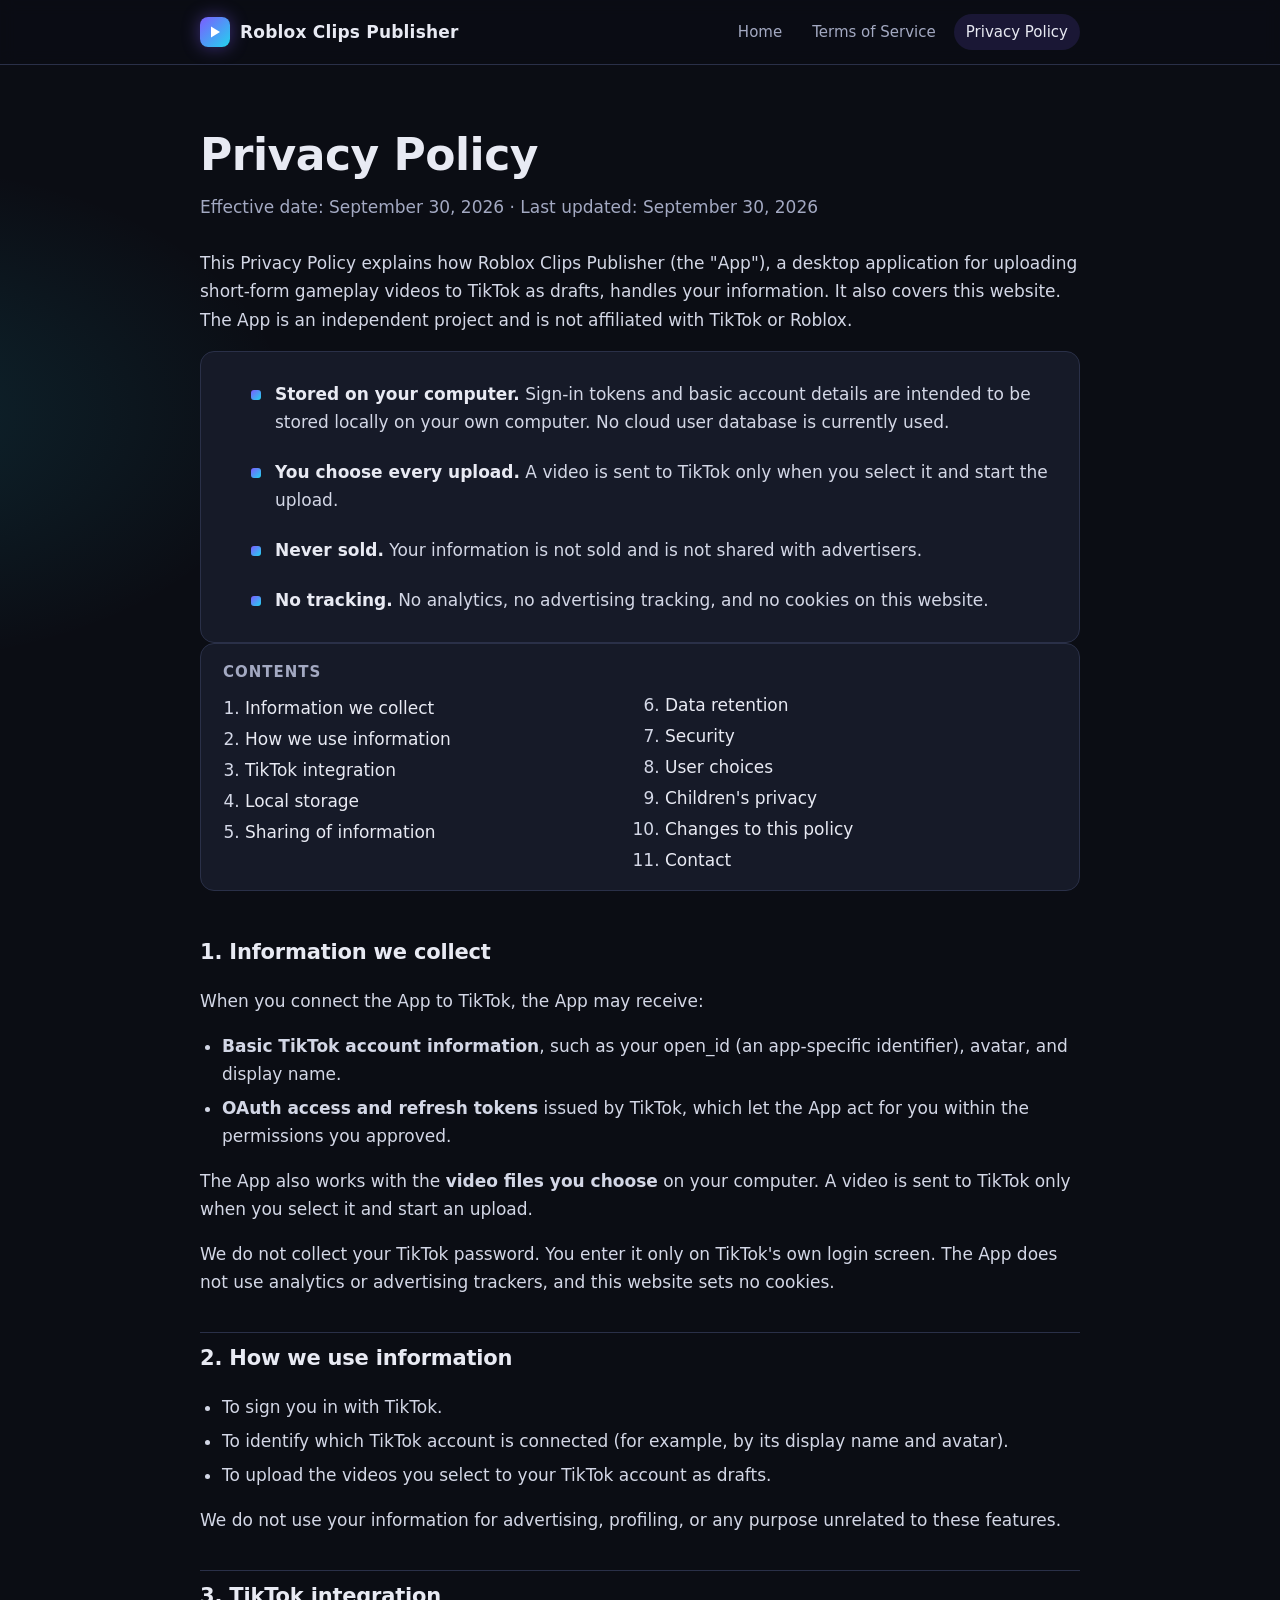
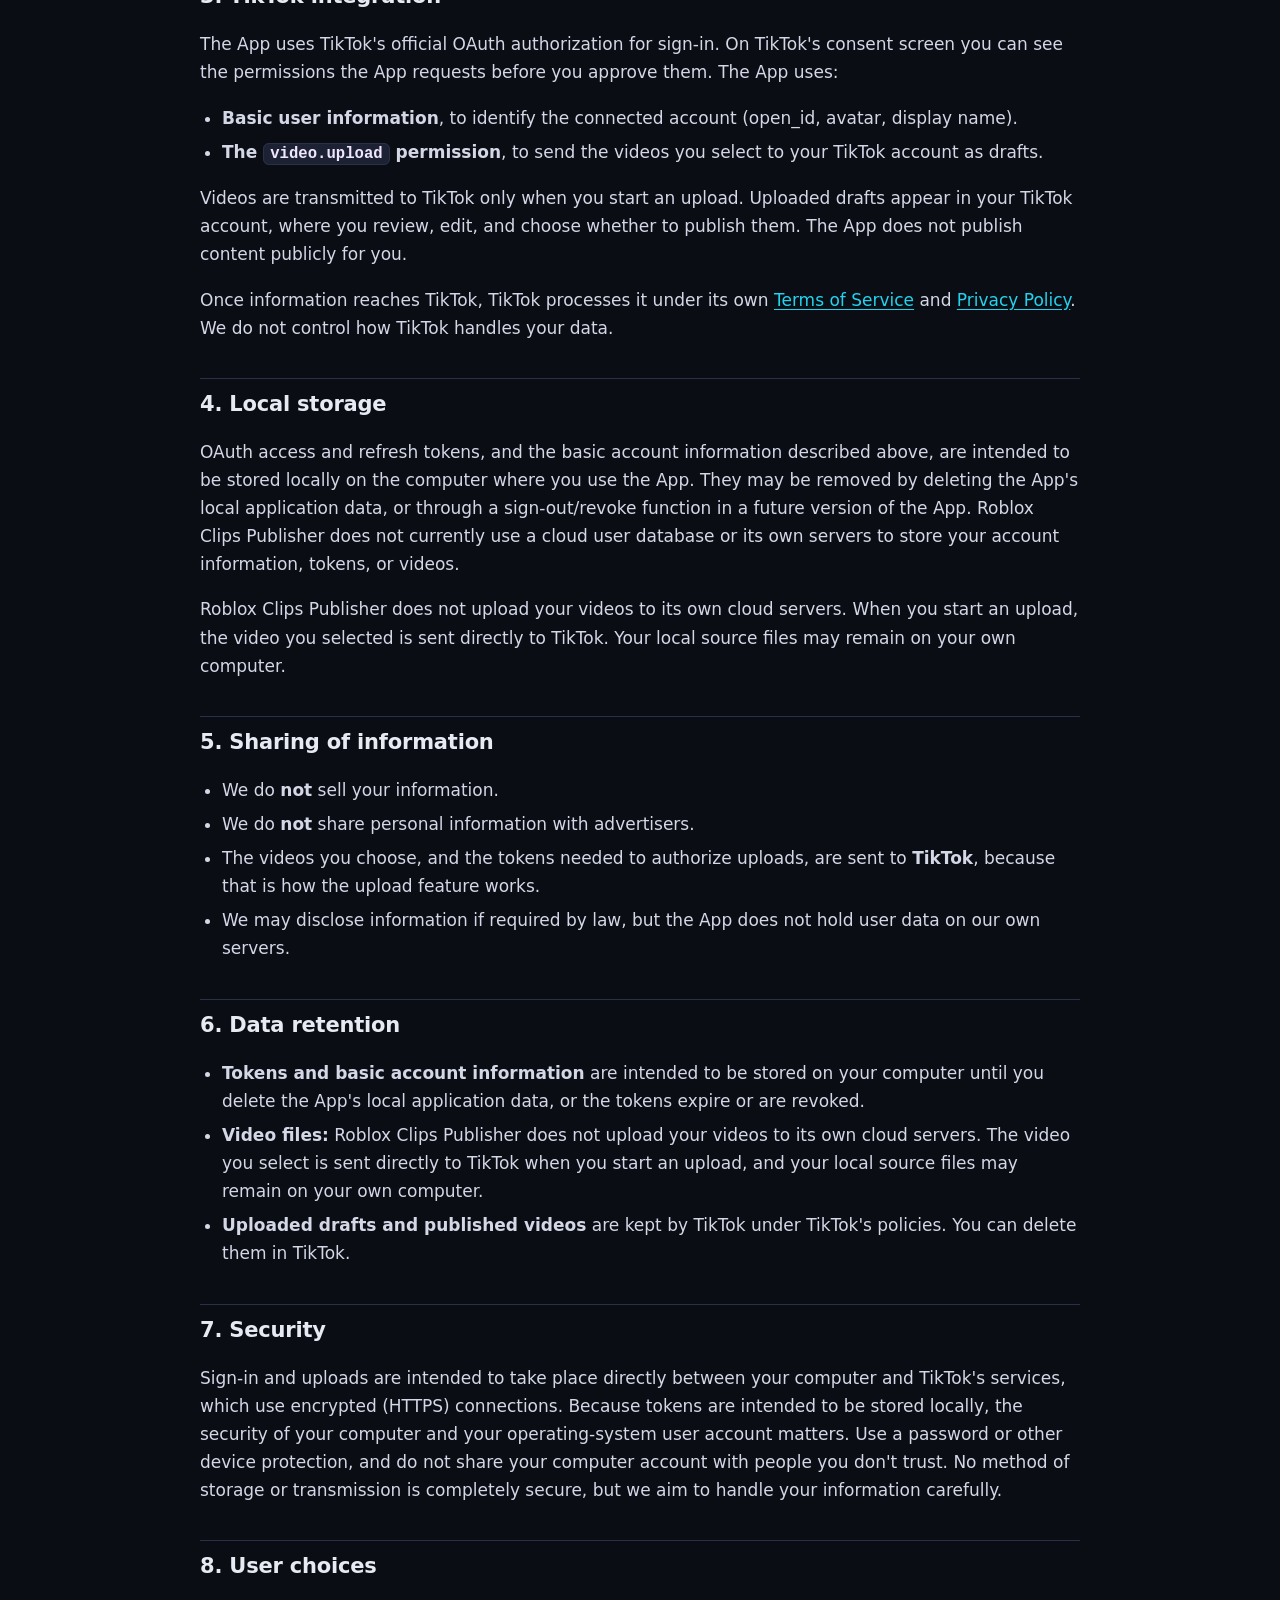
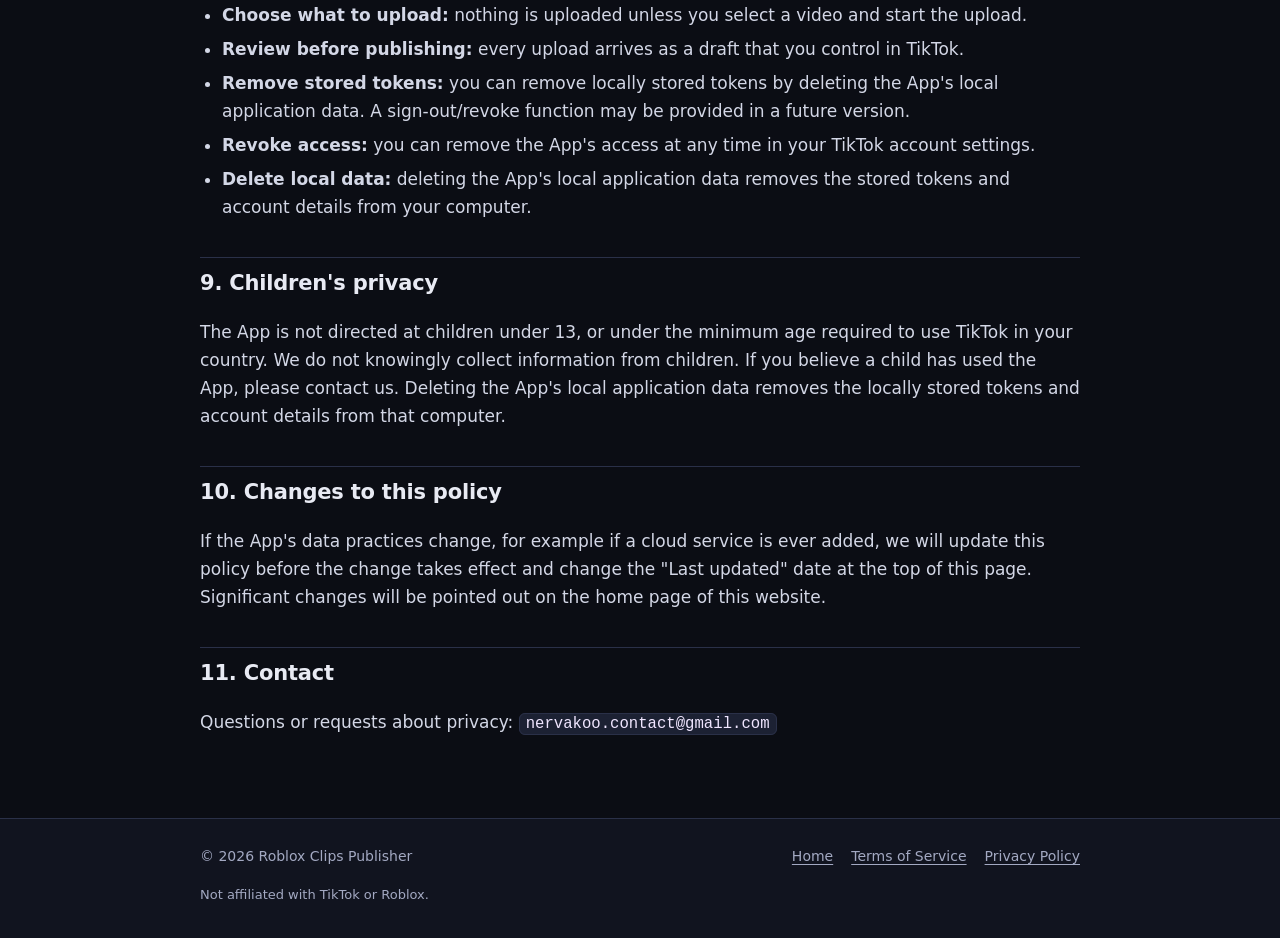
==== privacy/index.html @ 433f769e "Initial Roblox Clips Publisher website" ====
<!doctype html>
<html lang="en">
<head>
  <meta charset="utf-8">
  <meta name="viewport" content="width=device-width, initial-scale=1">
  <title>Privacy Policy - Roblox Clips Publisher</title>
  <meta name="description" content="Privacy Policy for Roblox Clips Publisher: what TikTok data the desktop app uses, where it is stored, and what is never collected.">
  <link rel="stylesheet" href="../styles.css">
</head>
<body>
  <header class="site-header">
    <div class="wrap">
      <a class="brand" href="../">
        <span class="brand-mark" aria-hidden="true">
          <svg viewBox="0 0 16 16" fill="#fff"><path d="M4 2.5v11l9-5.5z"/></svg>
        </span>
        Roblox Clips Publisher
      </a>
      <nav class="nav" aria-label="Main">
        <a href="../">Home</a>
        <a href="../terms/">Terms of Service</a>
        <a href="./" aria-current="page">Privacy Policy</a>
      </nav>
    </div>
  </header>

  <main>
    <article class="wrap doc">
      <h1>Privacy Policy</h1>
      <p class="meta">Effective date: September 30, 2026 &middot; Last updated: September 30, 2026</p>

      <p>This Privacy Policy explains how Roblox Clips Publisher (the "App"), a desktop application for uploading short-form gameplay videos to TikTok as drafts, handles your information. It also covers this website. The App is an independent project and is not affiliated with TikTok or Roblox.</p>

      <div class="card">
        <ul class="facts">
          <li><strong>Stored on your computer.</strong> Sign-in tokens and basic account details are intended to be stored locally on your own computer. No cloud user database is currently used.</li>
          <li><strong>You choose every upload.</strong> A video is sent to TikTok only when you select it and start the upload.</li>
          <li><strong>Never sold.</strong> Your information is not sold and is not shared with advertisers.</li>
          <li><strong>No tracking.</strong> No analytics, no advertising tracking, and no cookies on this website.</li>
        </ul>
      </div>

      <nav class="toc" aria-label="Contents">
        <h2>Contents</h2>
        <ol>
          <li><a href="#collect">Information we collect</a></li>
          <li><a href="#use">How we use information</a></li>
          <li><a href="#tiktok">TikTok integration</a></li>
          <li><a href="#local">Local storage</a></li>
          <li><a href="#sharing">Sharing of information</a></li>
          <li><a href="#retention">Data retention</a></li>
          <li><a href="#security">Security</a></li>
          <li><a href="#choices">User choices</a></li>
          <li><a href="#children">Children's privacy</a></li>
          <li><a href="#changes">Changes to this policy</a></li>
          <li><a href="#contact">Contact</a></li>
        </ol>
      </nav>

      <h2 id="collect">1. Information we collect</h2>
      <p>When you connect the App to TikTok, the App may receive:</p>
      <ul>
        <li><strong>Basic TikTok account information</strong>, such as your open_id (an app-specific identifier), avatar, and display name.</li>
        <li><strong>OAuth access and refresh tokens</strong> issued by TikTok, which let the App act for you within the permissions you approved.</li>
      </ul>
      <p>The App also works with the <strong>video files you choose</strong> on your computer. A video is sent to TikTok only when you select it and start an upload.</p>
      <p>We do not collect your TikTok password. You enter it only on TikTok's own login screen. The App does not use analytics or advertising trackers, and this website sets no cookies.</p>

      <h2 id="use">2. How we use information</h2>
      <ul>
        <li>To sign you in with TikTok.</li>
        <li>To identify which TikTok account is connected (for example, by its display name and avatar).</li>
        <li>To upload the videos you select to your TikTok account as drafts.</li>
      </ul>
      <p>We do not use your information for advertising, profiling, or any purpose unrelated to these features.</p>

      <h2 id="tiktok">3. TikTok integration</h2>
      <p>The App uses TikTok's official OAuth authorization for sign-in. On TikTok's consent screen you can see the permissions the App requests before you approve them. The App uses:</p>
      <ul>
        <li><strong>Basic user information</strong>, to identify the connected account (open_id, avatar, display name).</li>
        <li><strong>The <code>video.upload</code> permission</strong>, to send the videos you select to your TikTok account as drafts.</li>
      </ul>
      <p>Videos are transmitted to TikTok only when you start an upload. Uploaded drafts appear in your TikTok account, where you review, edit, and choose whether to publish them. The App does not publish content publicly for you.</p>
      <p>Once information reaches TikTok, TikTok processes it under its own <a href="https://www.tiktok.com/legal/terms-of-service" rel="noopener">Terms of Service</a> and <a href="https://www.tiktok.com/legal/privacy-policy" rel="noopener">Privacy Policy</a>. We do not control how TikTok handles your data.</p>

      <h2 id="local">4. Local storage</h2>
      <p>OAuth access and refresh tokens, and the basic account information described above, are intended to be stored locally on the computer where you use the App. They may be removed by deleting the App's local application data, or through a sign-out/revoke function in a future version of the App. Roblox Clips Publisher does not currently use a cloud user database or its own servers to store your account information, tokens, or videos.</p>
      <p>Roblox Clips Publisher does not upload your videos to its own cloud servers. When you start an upload, the video you selected is sent directly to TikTok. Your local source files may remain on your own computer.</p>

      <h2 id="sharing">5. Sharing of information</h2>
      <ul>
        <li>We do <strong>not</strong> sell your information.</li>
        <li>We do <strong>not</strong> share personal information with advertisers.</li>
        <li>The videos you choose, and the tokens needed to authorize uploads, are sent to <strong>TikTok</strong>, because that is how the upload feature works.</li>
        <li>We may disclose information if required by law, but the App does not hold user data on our own servers.</li>
      </ul>

      <h2 id="retention">6. Data retention</h2>
      <ul>
        <li><strong>Tokens and basic account information</strong> are intended to be stored on your computer until you delete the App's local application data, or the tokens expire or are revoked.</li>
        <li><strong>Video files:</strong> Roblox Clips Publisher does not upload your videos to its own cloud servers. The video you select is sent directly to TikTok when you start an upload, and your local source files may remain on your own computer.</li>
        <li><strong>Uploaded drafts and published videos</strong> are kept by TikTok under TikTok's policies. You can delete them in TikTok.</li>
      </ul>

      <h2 id="security">7. Security</h2>
      <p>Sign-in and uploads are intended to take place directly between your computer and TikTok's services, which use encrypted (HTTPS) connections. Because tokens are intended to be stored locally, the security of your computer and your operating-system user account matters. Use a password or other device protection, and do not share your computer account with people you don't trust. No method of storage or transmission is completely secure, but we aim to handle your information carefully.</p>

      <h2 id="choices">8. User choices</h2>
      <ul>
        <li><strong>Choose what to upload:</strong> nothing is uploaded unless you select a video and start the upload.</li>
        <li><strong>Review before publishing:</strong> every upload arrives as a draft that you control in TikTok.</li>
        <li><strong>Remove stored tokens:</strong> you can remove locally stored tokens by deleting the App's local application data. A sign-out/revoke function may be provided in a future version.</li>
        <li><strong>Revoke access:</strong> you can remove the App's access at any time in your TikTok account settings.</li>
        <li><strong>Delete local data:</strong> deleting the App's local application data removes the stored tokens and account details from your computer.</li>
      </ul>

      <h2 id="children">9. Children's privacy</h2>
      <p>The App is not directed at children under 13, or under the minimum age required to use TikTok in your country. We do not knowingly collect information from children. If you believe a child has used the App, please contact us. Deleting the App's local application data removes the locally stored tokens and account details from that computer.</p>

      <h2 id="changes">10. Changes to this policy</h2>
      <p>If the App's data practices change, for example if a cloud service is ever added, we will update this policy before the change takes effect and change the "Last updated" date at the top of this page. Significant changes will be pointed out on the home page of this website.</p>

      <h2 id="contact">11. Contact</h2>
      <p>Questions or requests about privacy: <span class="email">nervakoo.contact@gmail.com</span></p>
    </article>
  </main>

  <footer class="site-footer">
    <div class="wrap">
      <span>&copy; 2026 Roblox Clips Publisher</span>
      <nav aria-label="Legal">
        <a href="../">Home</a>
        <a href="../terms/">Terms of Service</a>
        <a href="./">Privacy Policy</a>
      </nav>
      <p class="disclaimer">Not affiliated with TikTok or Roblox.</p>
    </div>
  </footer>
</body>
</html>
---- styles.css ----
/* Roblox Clips Publisher - public site. Static CSS only: no external fonts, no frameworks. */
:root {
  --bg: #0b0d14;
  --bg-2: #11141f;
  --panel: #161a28;
  --panel-2: #1c2133;
  --line: #2a3048;
  --text: #e8eaf3;
  --muted: #a3a9c2;
  --accent: #7c5cff;
  --accent-2: #22d3ee;
  --accent-soft: rgba(124, 92, 255, 0.14);
  --warn: #fbbf24;
  --radius: 14px;
  --max: 920px;
  --font: system-ui, -apple-system, "Segoe UI", Roboto, "Helvetica Neue", Arial, sans-serif;
  --mono: ui-monospace, "Cascadia Mono", Consolas, "Liberation Mono", monospace;
}

* { box-sizing: border-box; }

html { -webkit-text-size-adjust: 100%; }

body {
  margin: 0;
  background:
    radial-gradient(900px 480px at 85% -10%, rgba(124, 92, 255, 0.22), transparent 60%),
    radial-gradient(700px 420px at -10% 10%, rgba(34, 211, 238, 0.12), transparent 60%),
    var(--bg);
  color: var(--text);
  font-family: var(--font);
  font-size: 17px;
  line-height: 1.65;
  min-height: 100vh;
  display: flex;
  flex-direction: column;
}

a { color: var(--accent-2); text-underline-offset: 3px; }
a:hover { color: #67e8f9; }
a:focus-visible { outline: 2px solid var(--accent-2); outline-offset: 3px; border-radius: 4px; }

.wrap { width: 100%; max-width: var(--max); margin: 0 auto; padding: 0 20px; }

/* ---------- header ---------- */
.site-header {
  border-bottom: 1px solid var(--line);
  background: rgba(11, 13, 20, 0.85);
  backdrop-filter: blur(8px);
  position: sticky;
  top: 0;
  z-index: 10;
}
.site-header .wrap {
  display: flex;
  align-items: center;
  justify-content: space-between;
  gap: 16px;
  min-height: 64px;
  flex-wrap: wrap;
}
.brand {
  display: flex;
  align-items: center;
  gap: 10px;
  color: var(--text);
  text-decoration: none;
  font-weight: 700;
  letter-spacing: 0.2px;
}
.brand:hover { color: var(--text); }
.brand-mark {
  width: 30px;
  height: 30px;
  border-radius: 8px;
  background: linear-gradient(135deg, var(--accent), var(--accent-2));
  display: grid;
  place-items: center;
  box-shadow: 0 0 18px rgba(124, 92, 255, 0.45);
}
.brand-mark svg { width: 16px; height: 16px; }
.nav { display: flex; gap: 6px; flex-wrap: wrap; }
.nav a {
  color: var(--muted);
  text-decoration: none;
  padding: 6px 12px;
  border-radius: 999px;
  font-size: 15px;
}
.nav a:hover { color: var(--text); background: var(--panel-2); }
.nav a[aria-current="page"] { color: var(--text); background: var(--accent-soft); }

/* ---------- main ---------- */
main { flex: 1; padding: 48px 0 64px; }

.hero { padding: 24px 0 8px; }
.eyebrow {
  display: inline-block;
  font-size: 13px;
  font-weight: 600;
  letter-spacing: 1.2px;
  text-transform: uppercase;
  color: var(--accent-2);
  background: rgba(34, 211, 238, 0.1);
  border: 1px solid rgba(34, 211, 238, 0.25);
  padding: 4px 12px;
  border-radius: 999px;
}
h1 {
  font-size: clamp(34px, 6vw, 54px);
  line-height: 1.1;
  margin: 18px 0 14px;
  letter-spacing: -0.5px;
}
.hero h1 {
  background: linear-gradient(90deg, #ffffff, #c9bfff 55%, #8be9f6);
  -webkit-background-clip: text;
  background-clip: text;
  color: transparent;
}
.subtitle { font-size: clamp(18px, 2.4vw, 21px); color: var(--muted); max-width: 680px; margin: 0; }

.legal-links {
  display: flex;
  gap: 12px;
  flex-wrap: wrap;
  margin: 28px 0 8px;
}
.btn {
  display: inline-flex;
  align-items: center;
  gap: 8px;
  padding: 12px 20px;
  border-radius: 10px;
  font-weight: 600;
  text-decoration: none;
  border: 1px solid var(--line);
  background: var(--panel);
  color: var(--text);
}
.btn:hover { border-color: var(--accent); color: var(--text); background: var(--panel-2); }
.btn-primary { background: linear-gradient(135deg, var(--accent), #5b3df5); border-color: transparent; }
.btn-primary:hover { background: linear-gradient(135deg, #8d71ff, var(--accent)); border-color: transparent; }

.updated { color: var(--muted); font-size: 14px; margin: 18px 0 0; }

h2 { font-size: 26px; margin: 48px 0 14px; letter-spacing: -0.2px; }
h3 { font-size: 18px; margin: 0 0 6px; }

.steps {
  list-style: none;
  padding: 0;
  margin: 0;
  display: grid;
  grid-template-columns: repeat(2, minmax(0, 1fr));
  gap: 14px;
  counter-reset: step;
}
.steps li {
  background: var(--panel);
  border: 1px solid var(--line);
  border-radius: var(--radius);
  padding: 20px 20px 18px 64px;
  position: relative;
  counter-increment: step;
}
.steps li::before {
  content: counter(step);
  position: absolute;
  left: 18px;
  top: 18px;
  width: 32px;
  height: 32px;
  border-radius: 9px;
  background: var(--accent-soft);
  border: 1px solid rgba(124, 92, 255, 0.4);
  color: #c9bfff;
  font-weight: 700;
  display: grid;
  place-items: center;
}
.steps p { margin: 0; color: var(--muted); font-size: 16px; }

.card {
  background: var(--panel);
  border: 1px solid var(--line);
  border-radius: var(--radius);
  padding: 22px 24px;
}
.card p:last-child { margin-bottom: 0; }
.notice { border-left: 4px solid var(--warn); }
.notice strong { color: var(--warn); }

.facts { list-style: none; padding: 0; margin: 0; display: grid; gap: 10px; }
.facts li { padding-left: 28px; position: relative; color: var(--muted); }
.facts li::before {
  content: "";
  position: absolute;
  left: 4px;
  top: 0.62em;
  width: 10px;
  height: 10px;
  border-radius: 3px;
  background: linear-gradient(135deg, var(--accent), var(--accent-2));
}
.facts strong { color: var(--text); }

/* ---------- legal documents ---------- */
.doc h1 { font-size: clamp(30px, 5vw, 44px); }
.doc .meta { color: var(--muted); margin: 0 0 28px; }
.doc h2 {
  font-size: 21px;
  margin: 36px 0 10px;
  padding-top: 8px;
  border-top: 1px solid var(--line);
}
.doc h2:first-of-type { border-top: 0; }
.doc p, .doc li { color: #d3d7e6; }
.doc ul { padding-left: 22px; }
.doc li { margin: 6px 0; }
.toc {
  background: var(--panel);
  border: 1px solid var(--line);
  border-radius: var(--radius);
  padding: 16px 22px;
  margin: 0 0 12px;
}
.toc h2 { border: 0; margin: 0 0 6px; padding: 0; font-size: 15px; text-transform: uppercase; letter-spacing: 1px; color: var(--muted); }
.toc ol { margin: 0; padding-left: 22px; columns: 2; column-gap: 28px; }
.toc li { margin: 3px 0; break-inside: avoid; }
.toc a { color: var(--text); text-decoration: none; }
.toc a:hover { color: var(--accent-2); text-decoration: underline; }

code, .email { font-family: var(--mono); font-size: 0.92em; background: var(--panel-2); border: 1px solid var(--line); padding: 1px 6px; border-radius: 6px; color: #f0e6ff; }

/* ---------- footer ---------- */
.site-footer { border-top: 1px solid var(--line); background: var(--bg-2); padding: 26px 0 32px; font-size: 14px; color: var(--muted); }
.site-footer .wrap { display: flex; flex-wrap: wrap; gap: 10px 24px; justify-content: space-between; align-items: center; }
.site-footer nav { display: flex; gap: 18px; flex-wrap: wrap; }
.site-footer a { color: var(--muted); }
.site-footer a:hover { color: var(--text); }
.disclaimer { width: 100%; margin: 6px 0 0; font-size: 13px; }

/* ---------- responsive ---------- */
@media (max-width: 720px) {
  body { font-size: 16px; }
  main { padding: 32px 0 48px; }
  .steps { grid-template-columns: 1fr; }
  .toc ol { columns: 1; }
  .legal-links .btn { flex: 1 1 100%; justify-content: center; }
  .site-header .wrap { padding-top: 8px; padding-bottom: 8px; }
}

@media (prefers-reduced-motion: reduce) {
  * { scroll-behavior: auto !important; }
}
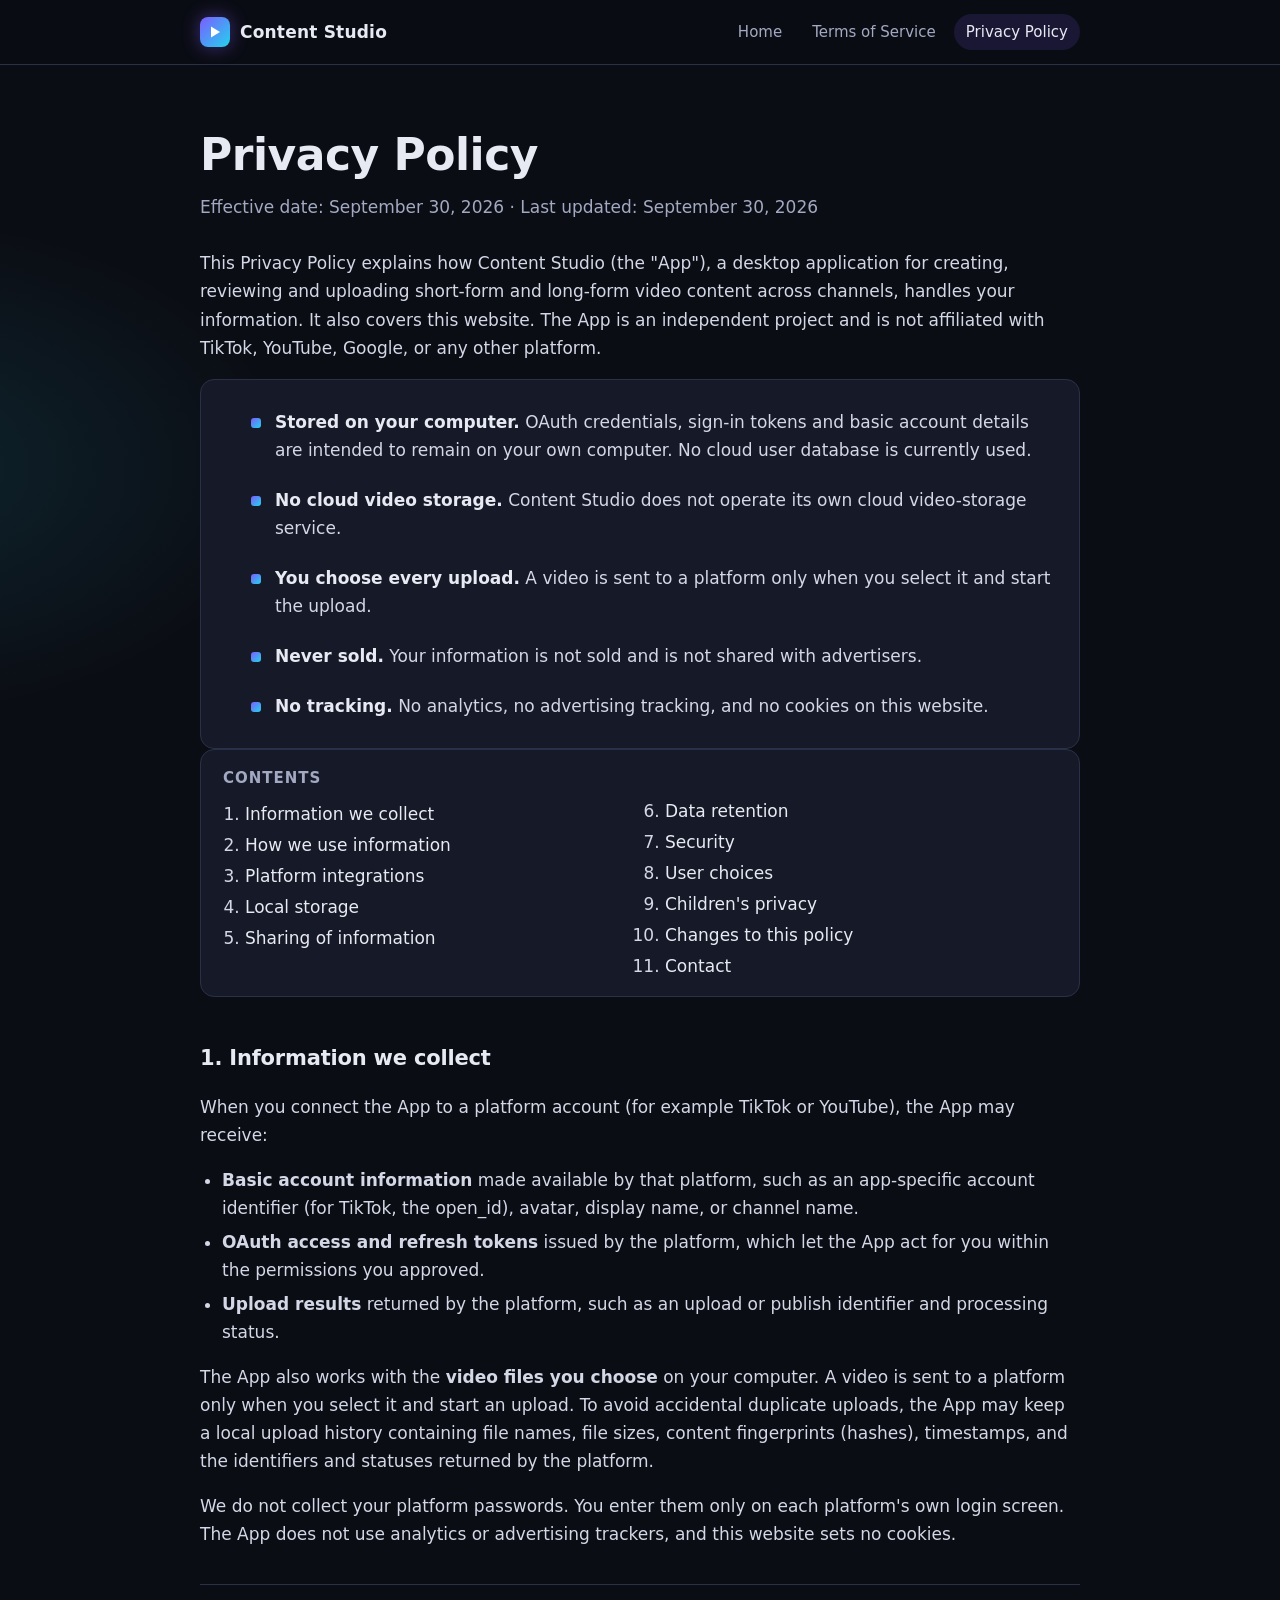
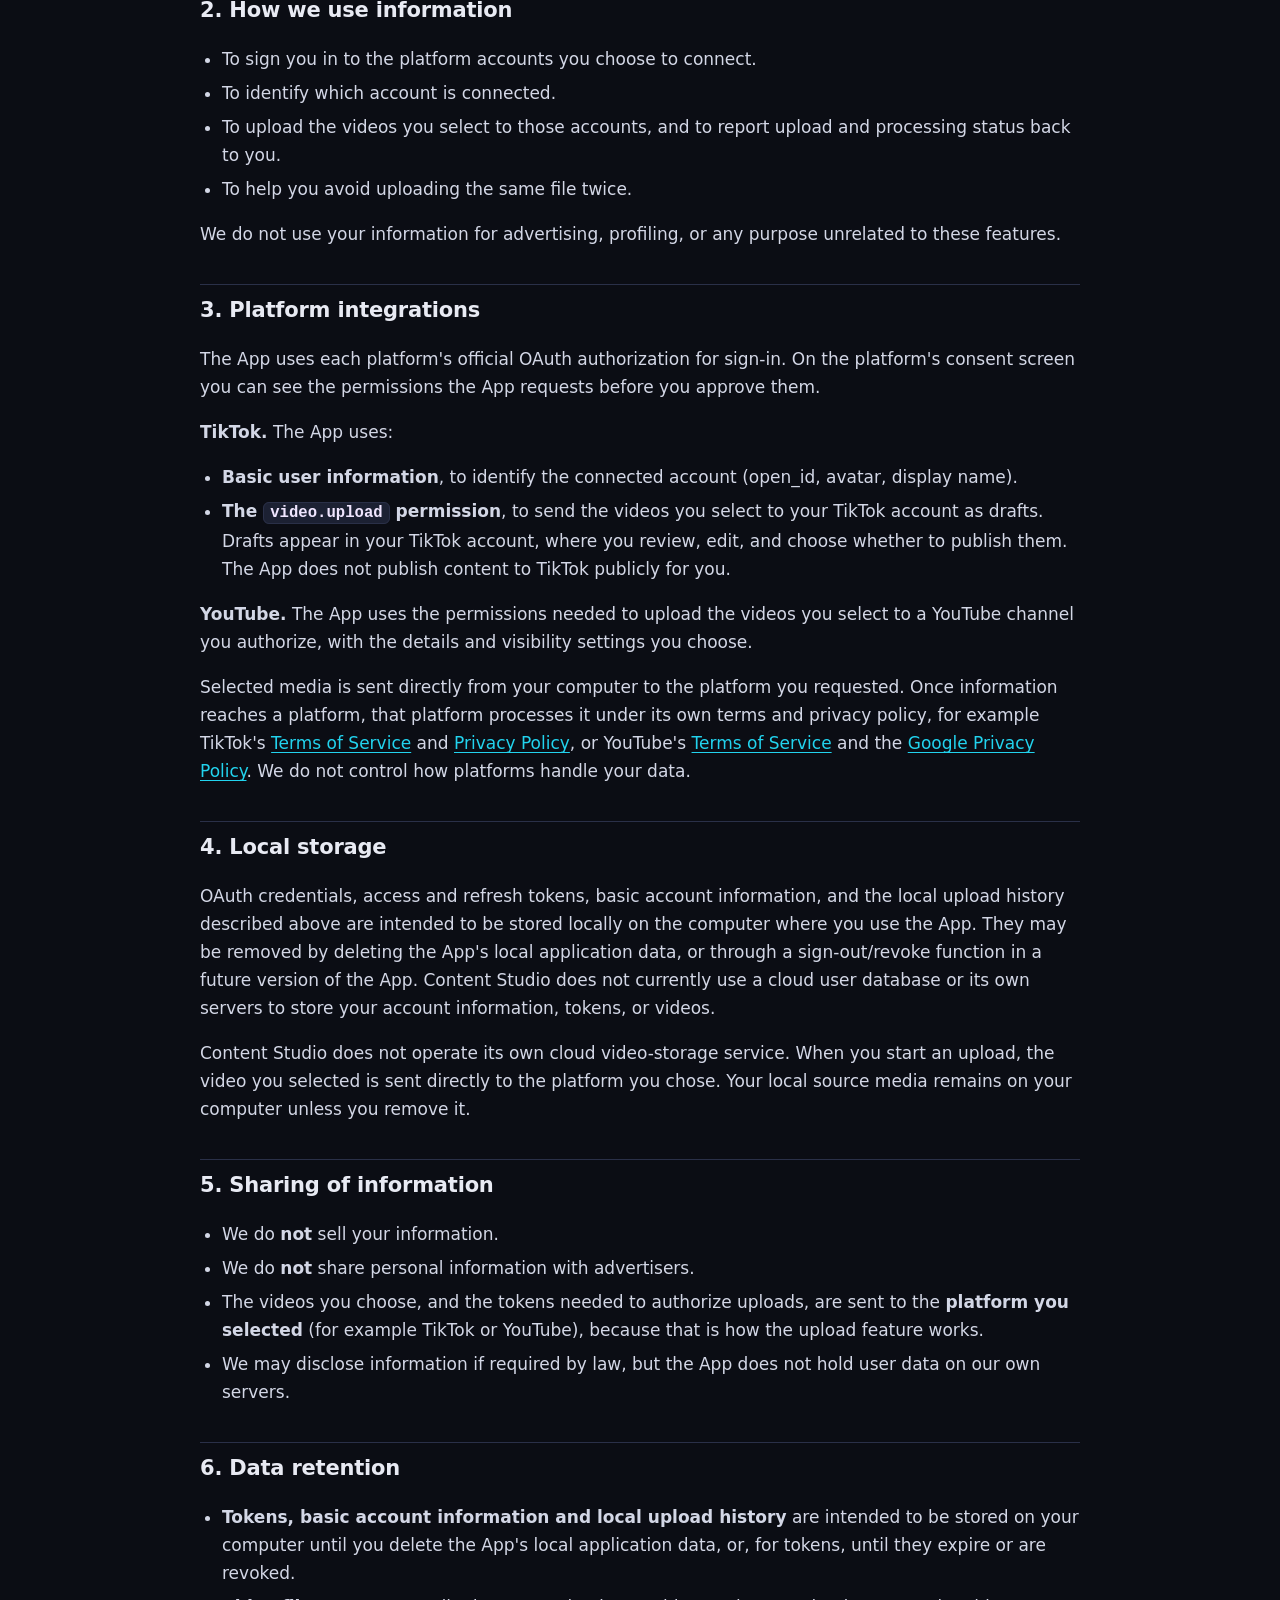
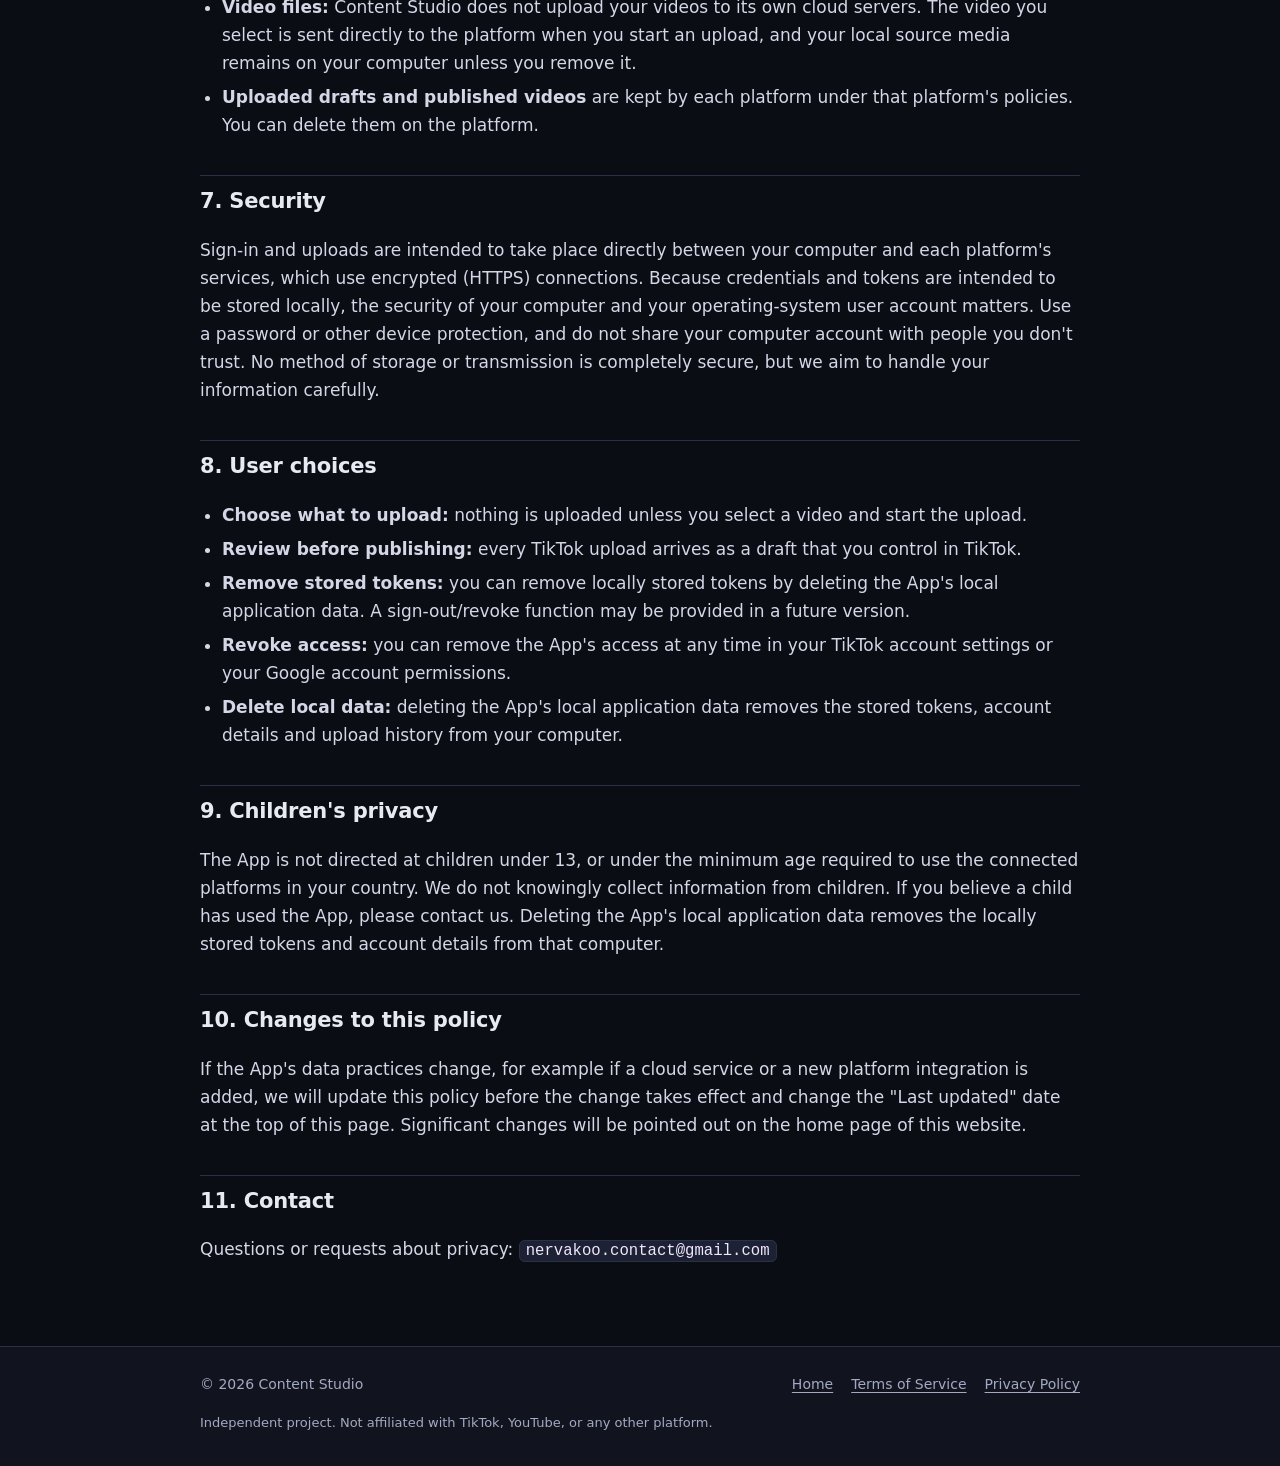
==== commit 3d9b2270: "Rebrand site to Content Studio" ====
--- a/privacy/index.html
+++ b/privacy/index.html
@@ -3,8 +3,8 @@
 <head>
   <meta charset="utf-8">
   <meta name="viewport" content="width=device-width, initial-scale=1">
-  <title>Privacy Policy - Roblox Clips Publisher</title>
-  <meta name="description" content="Privacy Policy for Roblox Clips Publisher: what TikTok data the desktop app uses, where it is stored, and what is never collected.">
+  <title>Privacy Policy - Content Studio</title>
+  <meta name="description" content="Privacy Policy for Content Studio: what platform data the desktop app uses, where it is stored, and what is never collected.">
   <link rel="stylesheet" href="../styles.css">
 </head>
 <body>
@@ -14,7 +14,7 @@
         <span class="brand-mark" aria-hidden="true">
           <svg viewBox="0 0 16 16" fill="#fff"><path d="M4 2.5v11l9-5.5z"/></svg>
         </span>
-        Roblox Clips Publisher
+        Content Studio
       </a>
       <nav class="nav" aria-label="Main">
         <a href="../">Home</a>
@@ -29,12 +29,13 @@
       <h1>Privacy Policy</h1>
       <p class="meta">Effective date: September 30, 2026 &middot; Last updated: September 30, 2026</p>
 
-      <p>This Privacy Policy explains how Roblox Clips Publisher (the "App"), a desktop application for uploading short-form gameplay videos to TikTok as drafts, handles your information. It also covers this website. The App is an independent project and is not affiliated with TikTok or Roblox.</p>
+      <p>This Privacy Policy explains how Content Studio (the "App"), a desktop application for creating, reviewing and uploading short-form and long-form video content across channels, handles your information. It also covers this website. The App is an independent project and is not affiliated with TikTok, YouTube, Google, or any other platform.</p>
 
       <div class="card">
         <ul class="facts">
-          <li><strong>Stored on your computer.</strong> Sign-in tokens and basic account details are intended to be stored locally on your own computer. No cloud user database is currently used.</li>
-          <li><strong>You choose every upload.</strong> A video is sent to TikTok only when you select it and start the upload.</li>
+          <li><strong>Stored on your computer.</strong> OAuth credentials, sign-in tokens and basic account details are intended to remain on your own computer. No cloud user database is currently used.</li>
+          <li><strong>No cloud video storage.</strong> Content Studio does not operate its own cloud video-storage service.</li>
+          <li><strong>You choose every upload.</strong> A video is sent to a platform only when you select it and start the upload.</li>
           <li><strong>Never sold.</strong> Your information is not sold and is not shared with advertisers.</li>
           <li><strong>No tracking.</strong> No analytics, no advertising tracking, and no cookies on this website.</li>
         </ul>
@@ -45,7 +46,7 @@
         <ol>
           <li><a href="#collect">Information we collect</a></li>
           <li><a href="#use">How we use information</a></li>
-          <li><a href="#tiktok">TikTok integration</a></li>
+          <li><a href="#platforms">Platform integrations</a></li>
           <li><a href="#local">Local storage</a></li>
           <li><a href="#sharing">Sharing of information</a></li>
           <li><a href="#retention">Data retention</a></li>
@@ -58,67 +59,70 @@
       </nav>
 
       <h2 id="collect">1. Information we collect</h2>
-      <p>When you connect the App to TikTok, the App may receive:</p>
+      <p>When you connect the App to a platform account (for example TikTok or YouTube), the App may receive:</p>
       <ul>
-        <li><strong>Basic TikTok account information</strong>, such as your open_id (an app-specific identifier), avatar, and display name.</li>
-        <li><strong>OAuth access and refresh tokens</strong> issued by TikTok, which let the App act for you within the permissions you approved.</li>
+        <li><strong>Basic account information</strong> made available by that platform, such as an app-specific account identifier (for TikTok, the open_id), avatar, display name, or channel name.</li>
+        <li><strong>OAuth access and refresh tokens</strong> issued by the platform, which let the App act for you within the permissions you approved.</li>
+        <li><strong>Upload results</strong> returned by the platform, such as an upload or publish identifier and processing status.</li>
       </ul>
-      <p>The App also works with the <strong>video files you choose</strong> on your computer. A video is sent to TikTok only when you select it and start an upload.</p>
-      <p>We do not collect your TikTok password. You enter it only on TikTok's own login screen. The App does not use analytics or advertising trackers, and this website sets no cookies.</p>
+      <p>The App also works with the <strong>video files you choose</strong> on your computer. A video is sent to a platform only when you select it and start an upload. To avoid accidental duplicate uploads, the App may keep a local upload history containing file names, file sizes, content fingerprints (hashes), timestamps, and the identifiers and statuses returned by the platform.</p>
+      <p>We do not collect your platform passwords. You enter them only on each platform's own login screen. The App does not use analytics or advertising trackers, and this website sets no cookies.</p>
 
       <h2 id="use">2. How we use information</h2>
       <ul>
-        <li>To sign you in with TikTok.</li>
-        <li>To identify which TikTok account is connected (for example, by its display name and avatar).</li>
-        <li>To upload the videos you select to your TikTok account as drafts.</li>
+        <li>To sign you in to the platform accounts you choose to connect.</li>
+        <li>To identify which account is connected.</li>
+        <li>To upload the videos you select to those accounts, and to report upload and processing status back to you.</li>
+        <li>To help you avoid uploading the same file twice.</li>
       </ul>
       <p>We do not use your information for advertising, profiling, or any purpose unrelated to these features.</p>
 
-      <h2 id="tiktok">3. TikTok integration</h2>
-      <p>The App uses TikTok's official OAuth authorization for sign-in. On TikTok's consent screen you can see the permissions the App requests before you approve them. The App uses:</p>
+      <h2 id="platforms">3. Platform integrations</h2>
+      <p>The App uses each platform's official OAuth authorization for sign-in. On the platform's consent screen you can see the permissions the App requests before you approve them.</p>
+      <p><strong>TikTok.</strong> The App uses:</p>
       <ul>
         <li><strong>Basic user information</strong>, to identify the connected account (open_id, avatar, display name).</li>
-        <li><strong>The <code>video.upload</code> permission</strong>, to send the videos you select to your TikTok account as drafts.</li>
+        <li><strong>The <code>video.upload</code> permission</strong>, to send the videos you select to your TikTok account as drafts. Drafts appear in your TikTok account, where you review, edit, and choose whether to publish them. The App does not publish content to TikTok publicly for you.</li>
       </ul>
-      <p>Videos are transmitted to TikTok only when you start an upload. Uploaded drafts appear in your TikTok account, where you review, edit, and choose whether to publish them. The App does not publish content publicly for you.</p>
-      <p>Once information reaches TikTok, TikTok processes it under its own <a href="https://www.tiktok.com/legal/terms-of-service" rel="noopener">Terms of Service</a> and <a href="https://www.tiktok.com/legal/privacy-policy" rel="noopener">Privacy Policy</a>. We do not control how TikTok handles your data.</p>
+      <p><strong>YouTube.</strong> The App uses the permissions needed to upload the videos you select to a YouTube channel you authorize, with the details and visibility settings you choose.</p>
+      <p>Selected media is sent directly from your computer to the platform you requested. Once information reaches a platform, that platform processes it under its own terms and privacy policy, for example TikTok's <a href="https://www.tiktok.com/legal/terms-of-service" rel="noopener">Terms of Service</a> and <a href="https://www.tiktok.com/legal/privacy-policy" rel="noopener">Privacy Policy</a>, or YouTube's <a href="https://www.youtube.com/t/terms" rel="noopener">Terms of Service</a> and the <a href="https://policies.google.com/privacy" rel="noopener">Google Privacy Policy</a>. We do not control how platforms handle your data.</p>
 
       <h2 id="local">4. Local storage</h2>
-      <p>OAuth access and refresh tokens, and the basic account information described above, are intended to be stored locally on the computer where you use the App. They may be removed by deleting the App's local application data, or through a sign-out/revoke function in a future version of the App. Roblox Clips Publisher does not currently use a cloud user database or its own servers to store your account information, tokens, or videos.</p>
-      <p>Roblox Clips Publisher does not upload your videos to its own cloud servers. When you start an upload, the video you selected is sent directly to TikTok. Your local source files may remain on your own computer.</p>
+      <p>OAuth credentials, access and refresh tokens, basic account information, and the local upload history described above are intended to be stored locally on the computer where you use the App. They may be removed by deleting the App's local application data, or through a sign-out/revoke function in a future version of the App. Content Studio does not currently use a cloud user database or its own servers to store your account information, tokens, or videos.</p>
+      <p>Content Studio does not operate its own cloud video-storage service. When you start an upload, the video you selected is sent directly to the platform you chose. Your local source media remains on your computer unless you remove it.</p>
 
       <h2 id="sharing">5. Sharing of information</h2>
       <ul>
         <li>We do <strong>not</strong> sell your information.</li>
         <li>We do <strong>not</strong> share personal information with advertisers.</li>
-        <li>The videos you choose, and the tokens needed to authorize uploads, are sent to <strong>TikTok</strong>, because that is how the upload feature works.</li>
+        <li>The videos you choose, and the tokens needed to authorize uploads, are sent to the <strong>platform you selected</strong> (for example TikTok or YouTube), because that is how the upload feature works.</li>
         <li>We may disclose information if required by law, but the App does not hold user data on our own servers.</li>
       </ul>
 
       <h2 id="retention">6. Data retention</h2>
       <ul>
-        <li><strong>Tokens and basic account information</strong> are intended to be stored on your computer until you delete the App's local application data, or the tokens expire or are revoked.</li>
-        <li><strong>Video files:</strong> Roblox Clips Publisher does not upload your videos to its own cloud servers. The video you select is sent directly to TikTok when you start an upload, and your local source files may remain on your own computer.</li>
-        <li><strong>Uploaded drafts and published videos</strong> are kept by TikTok under TikTok's policies. You can delete them in TikTok.</li>
+        <li><strong>Tokens, basic account information and local upload history</strong> are intended to be stored on your computer until you delete the App's local application data, or, for tokens, until they expire or are revoked.</li>
+        <li><strong>Video files:</strong> Content Studio does not upload your videos to its own cloud servers. The video you select is sent directly to the platform when you start an upload, and your local source media remains on your computer unless you remove it.</li>
+        <li><strong>Uploaded drafts and published videos</strong> are kept by each platform under that platform's policies. You can delete them on the platform.</li>
       </ul>
 
       <h2 id="security">7. Security</h2>
-      <p>Sign-in and uploads are intended to take place directly between your computer and TikTok's services, which use encrypted (HTTPS) connections. Because tokens are intended to be stored locally, the security of your computer and your operating-system user account matters. Use a password or other device protection, and do not share your computer account with people you don't trust. No method of storage or transmission is completely secure, but we aim to handle your information carefully.</p>
+      <p>Sign-in and uploads are intended to take place directly between your computer and each platform's services, which use encrypted (HTTPS) connections. Because credentials and tokens are intended to be stored locally, the security of your computer and your operating-system user account matters. Use a password or other device protection, and do not share your computer account with people you don't trust. No method of storage or transmission is completely secure, but we aim to handle your information carefully.</p>
 
       <h2 id="choices">8. User choices</h2>
       <ul>
         <li><strong>Choose what to upload:</strong> nothing is uploaded unless you select a video and start the upload.</li>
-        <li><strong>Review before publishing:</strong> every upload arrives as a draft that you control in TikTok.</li>
+        <li><strong>Review before publishing:</strong> every TikTok upload arrives as a draft that you control in TikTok.</li>
         <li><strong>Remove stored tokens:</strong> you can remove locally stored tokens by deleting the App's local application data. A sign-out/revoke function may be provided in a future version.</li>
-        <li><strong>Revoke access:</strong> you can remove the App's access at any time in your TikTok account settings.</li>
-        <li><strong>Delete local data:</strong> deleting the App's local application data removes the stored tokens and account details from your computer.</li>
+        <li><strong>Revoke access:</strong> you can remove the App's access at any time in your TikTok account settings or your Google account permissions.</li>
+        <li><strong>Delete local data:</strong> deleting the App's local application data removes the stored tokens, account details and upload history from your computer.</li>
       </ul>
 
       <h2 id="children">9. Children's privacy</h2>
-      <p>The App is not directed at children under 13, or under the minimum age required to use TikTok in your country. We do not knowingly collect information from children. If you believe a child has used the App, please contact us. Deleting the App's local application data removes the locally stored tokens and account details from that computer.</p>
+      <p>The App is not directed at children under 13, or under the minimum age required to use the connected platforms in your country. We do not knowingly collect information from children. If you believe a child has used the App, please contact us. Deleting the App's local application data removes the locally stored tokens and account details from that computer.</p>
 
       <h2 id="changes">10. Changes to this policy</h2>
-      <p>If the App's data practices change, for example if a cloud service is ever added, we will update this policy before the change takes effect and change the "Last updated" date at the top of this page. Significant changes will be pointed out on the home page of this website.</p>
+      <p>If the App's data practices change, for example if a cloud service or a new platform integration is added, we will update this policy before the change takes effect and change the "Last updated" date at the top of this page. Significant changes will be pointed out on the home page of this website.</p>
 
       <h2 id="contact">11. Contact</h2>
       <p>Questions or requests about privacy: <span class="email">nervakoo.contact@gmail.com</span></p>
@@ -127,13 +131,13 @@
 
   <footer class="site-footer">
     <div class="wrap">
-      <span>&copy; 2026 Roblox Clips Publisher</span>
+      <span>&copy; 2026 Content Studio</span>
       <nav aria-label="Legal">
         <a href="../">Home</a>
         <a href="../terms/">Terms of Service</a>
         <a href="./">Privacy Policy</a>
       </nav>
-      <p class="disclaimer">Not affiliated with TikTok or Roblox.</p>
+      <p class="disclaimer">Independent project. Not affiliated with TikTok, YouTube, or any other platform.</p>
     </div>
   </footer>
 </body>
--- a/styles.css
+++ b/styles.css
@@ -1,4 +1,4 @@
-/* Roblox Clips Publisher - public site. Static CSS only: no external fonts, no frameworks. */
+/* Content Studio - public site. Static CSS only: no external fonts, no frameworks. */
 :root {
   --bg: #0b0d14;
   --bg-2: #11141f;
